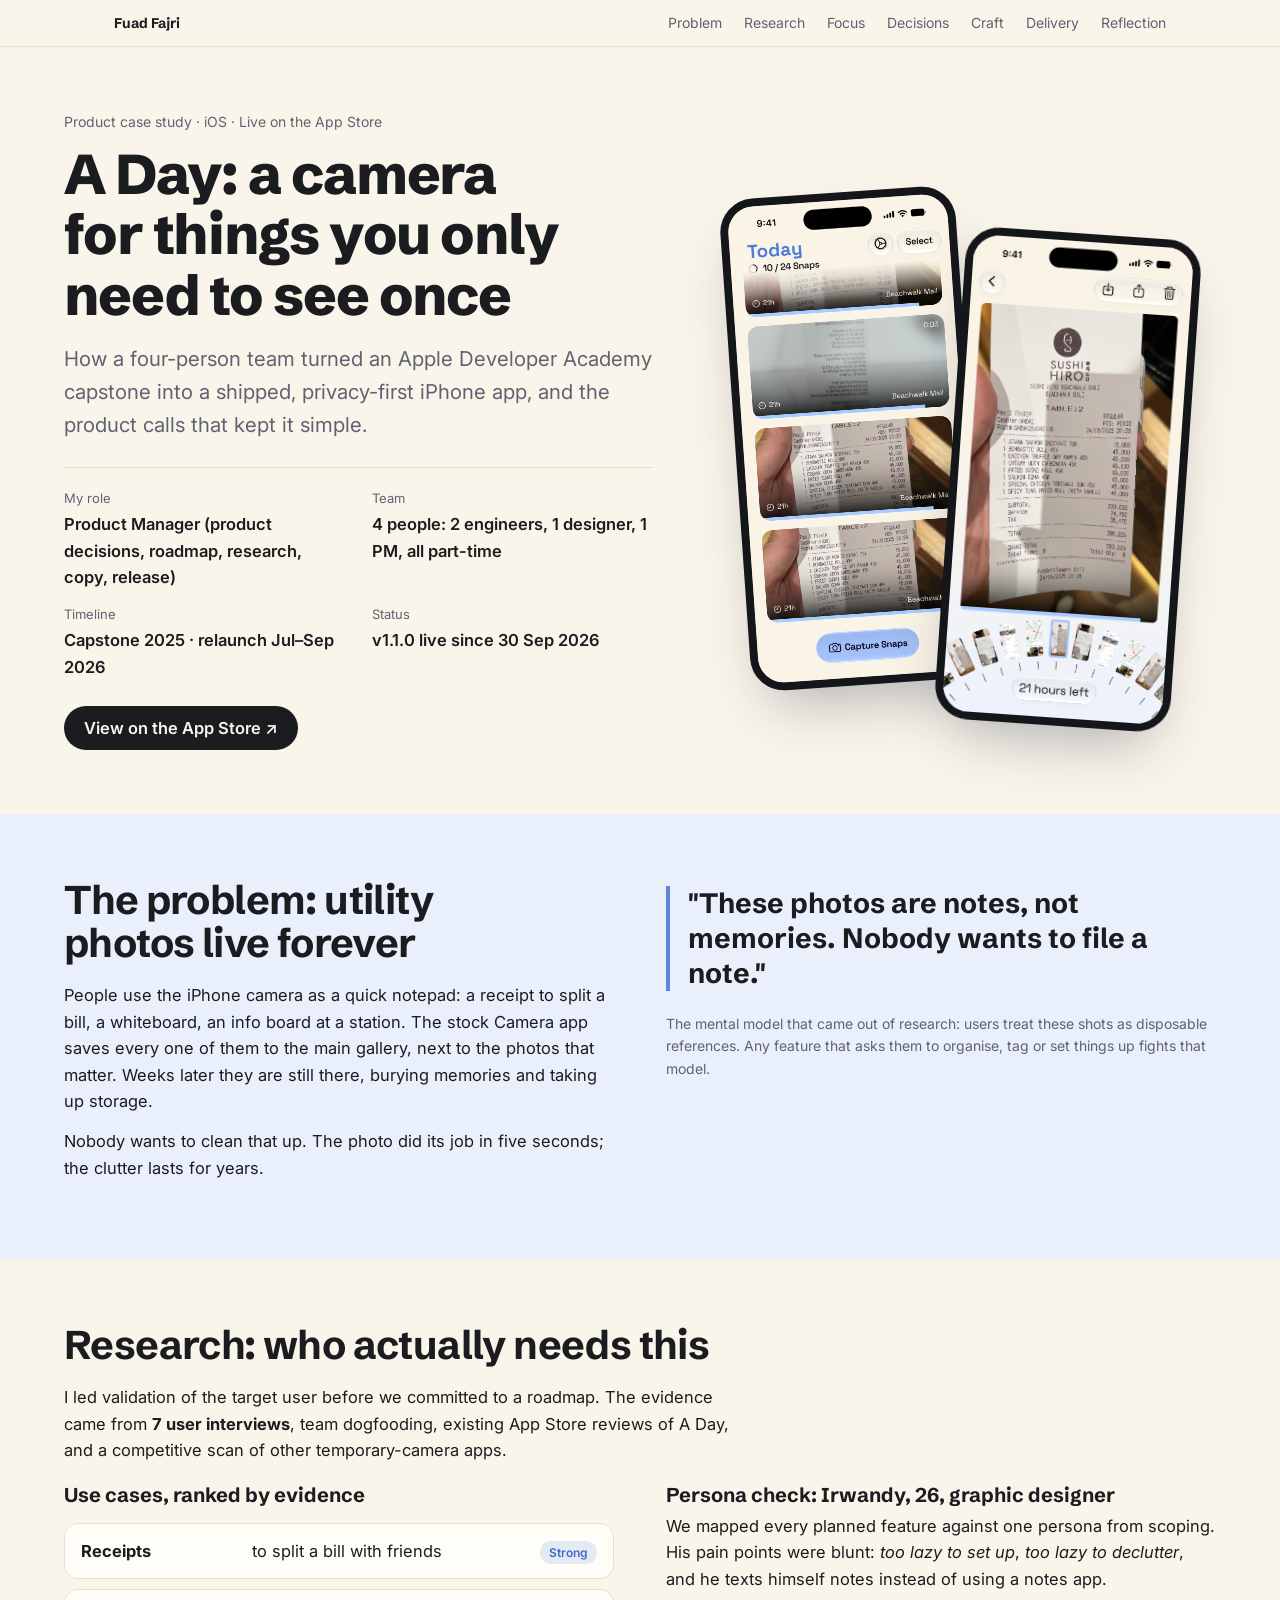
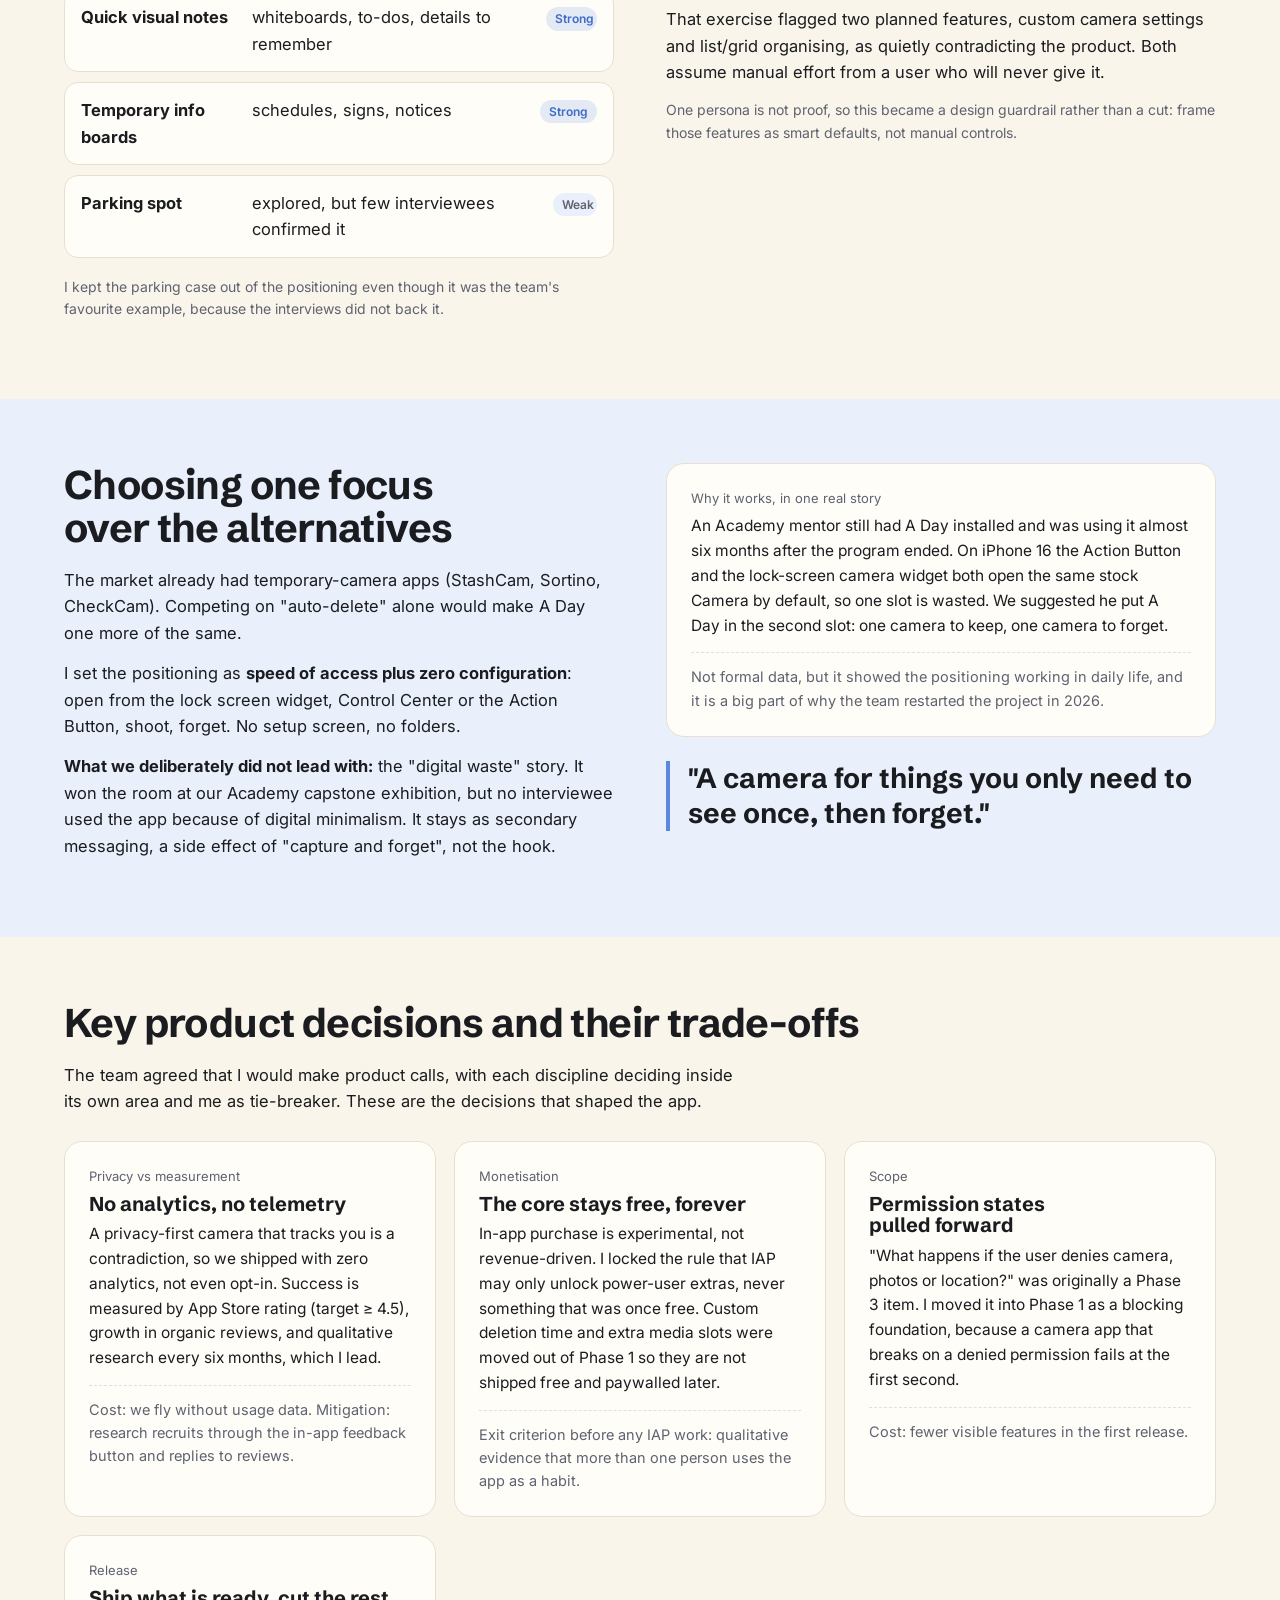
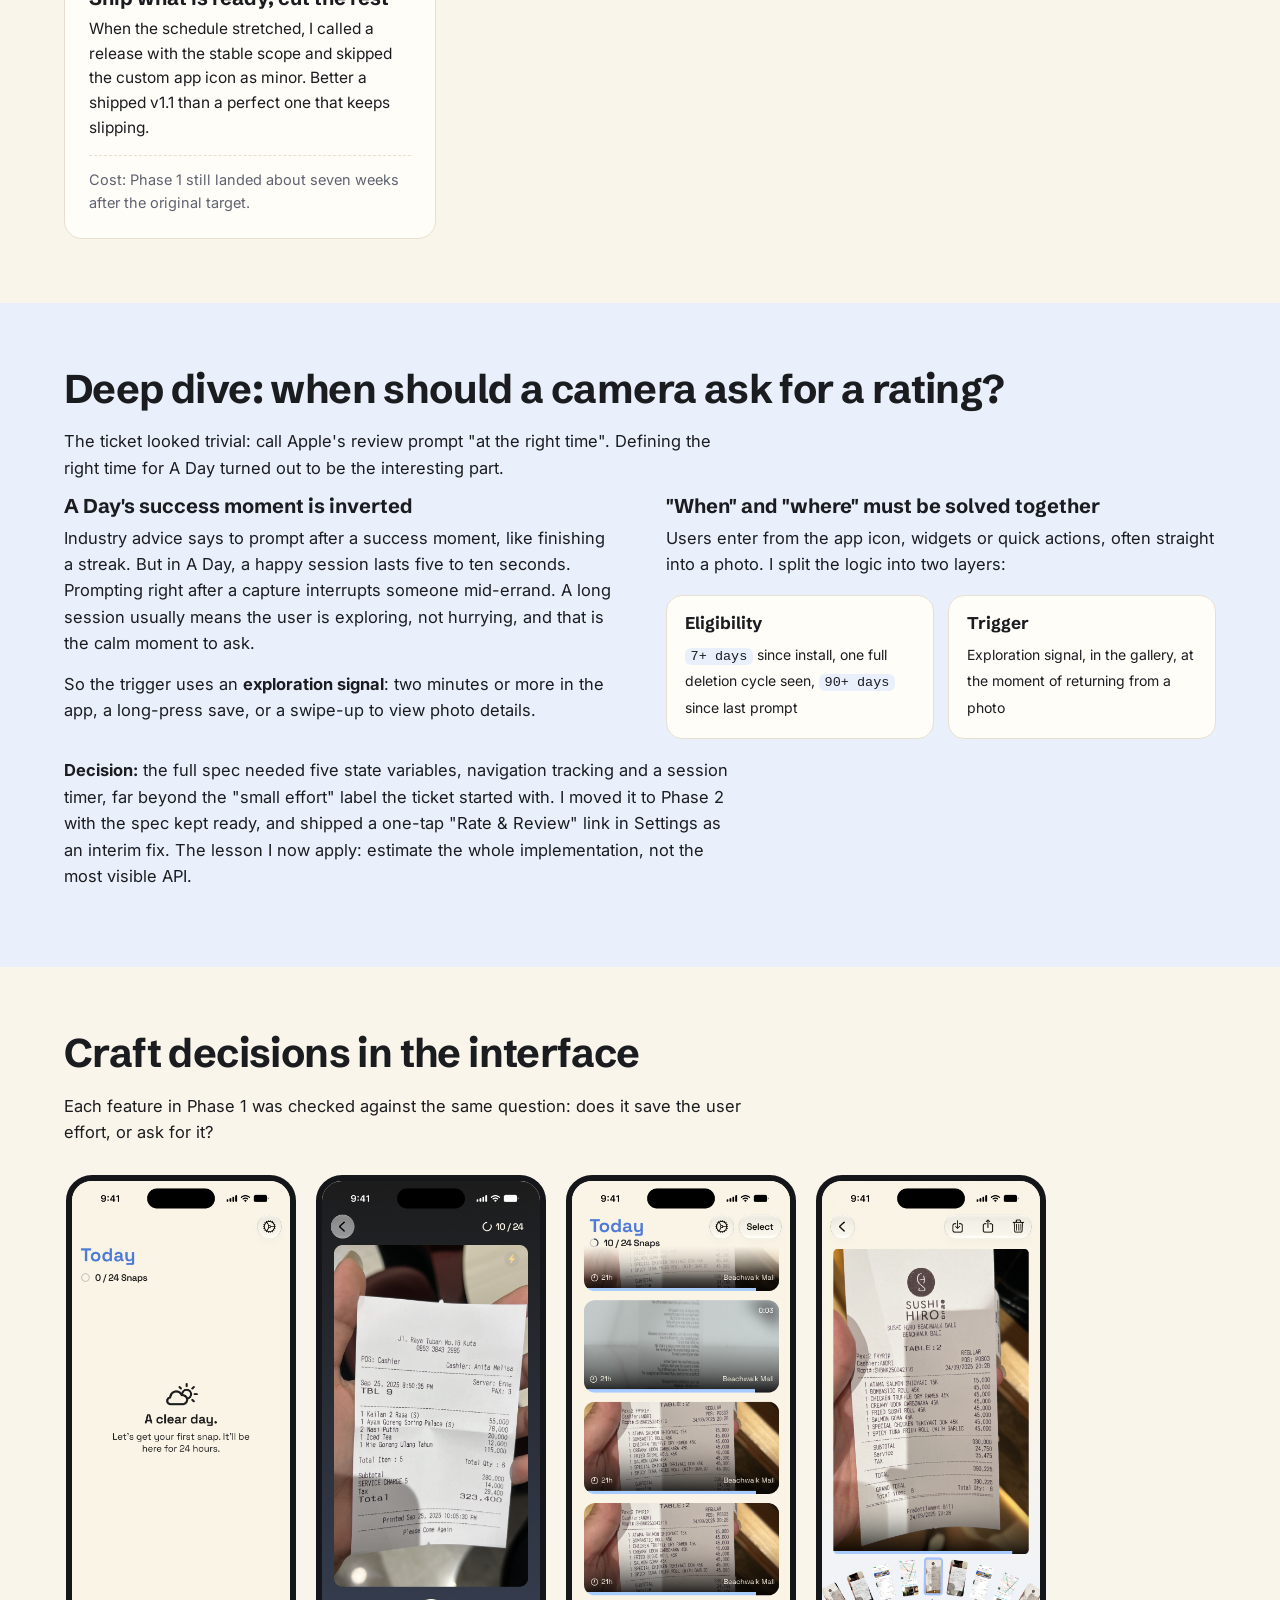
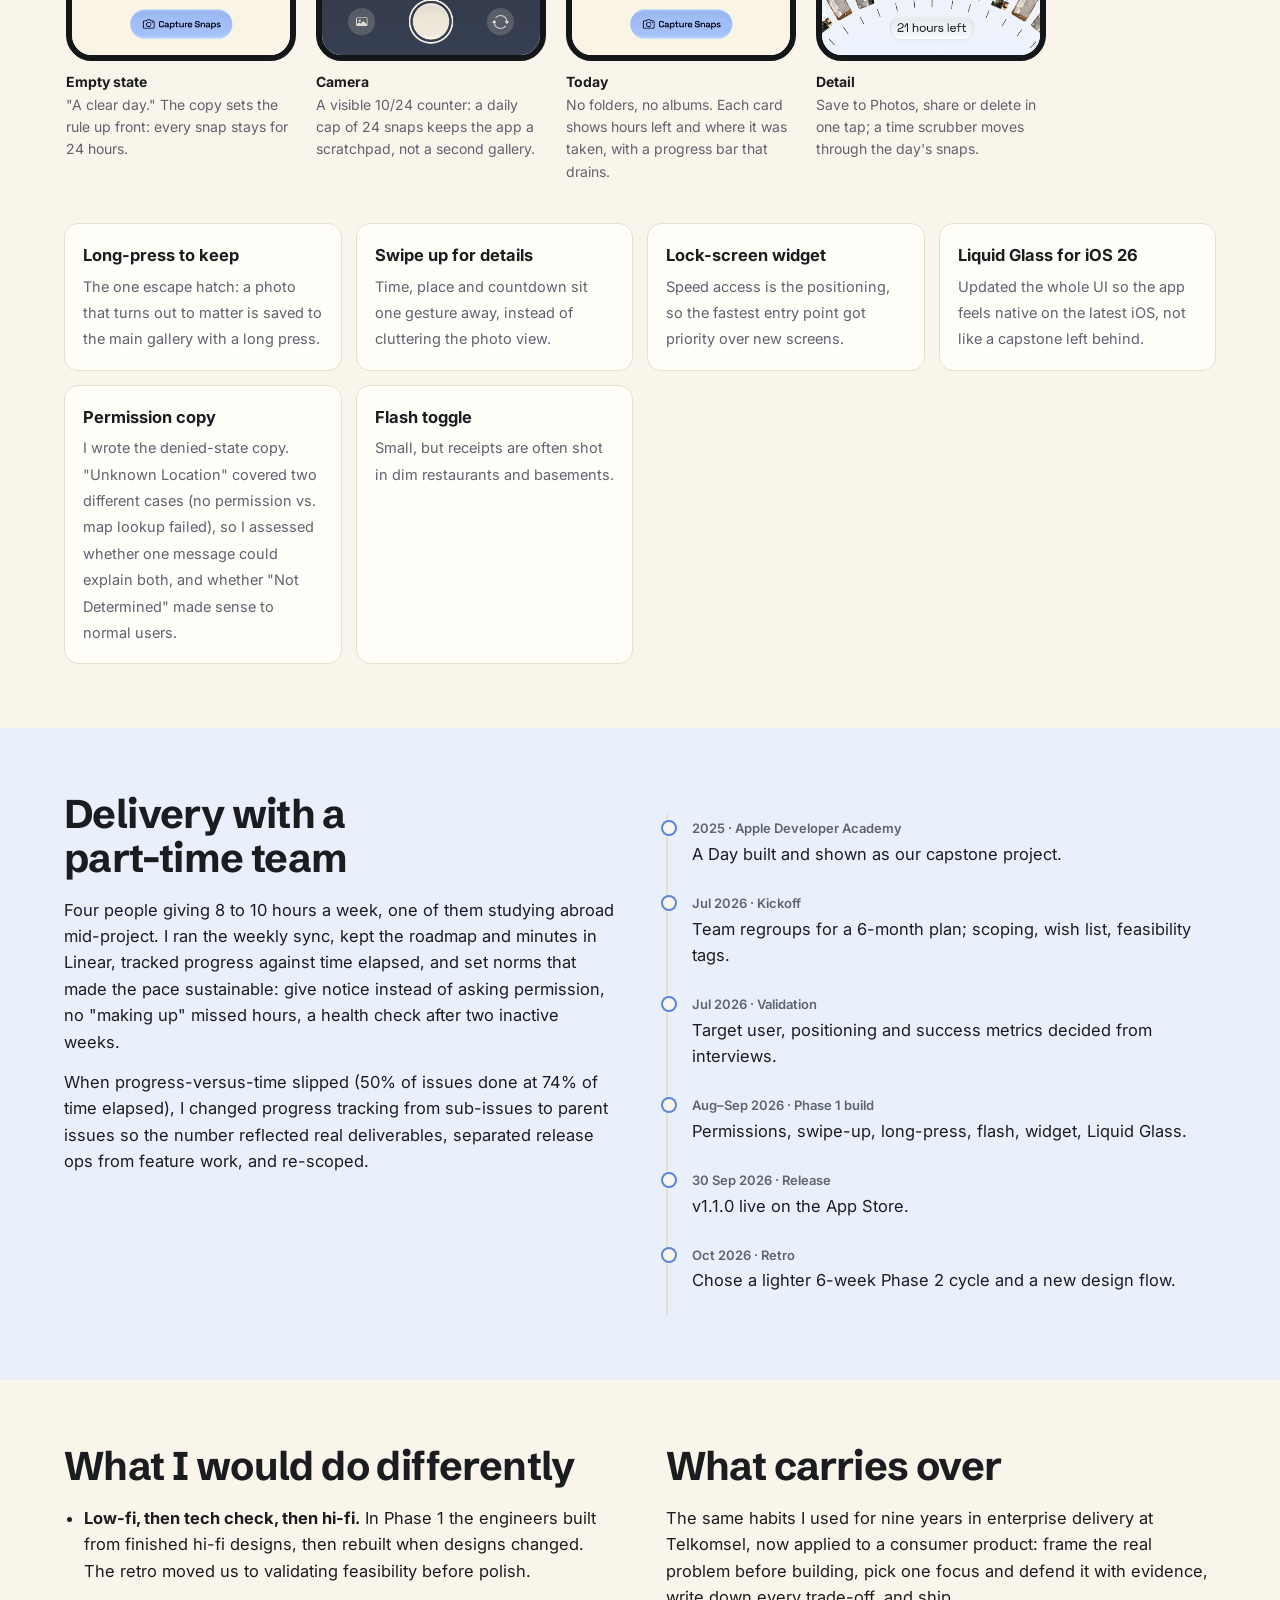
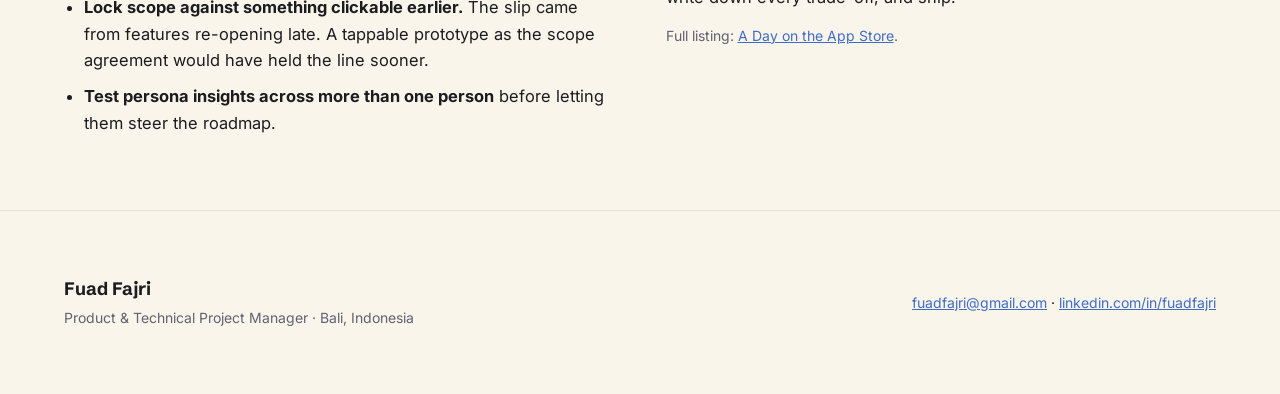
==== a-day/index.html @ 5060a95a "Add A Day product case study Co-Authored-By: Claude Opus 5.5 <noreply@anthropic.com> Claude-Session:" ====
<!DOCTYPE html>
<html lang="en">
<head>
<meta charset="utf-8">
<meta name="viewport" content="width=device-width, initial-scale=1">
<title>A Day — Case Study</title>
<link rel="preconnect" href="https://fonts.googleapis.com">
<link href="https://fonts.googleapis.com/css2?family=Schibsted+Grotesk:wght@500;700;800&family=Inter:wght@400;500;600&display=swap" rel="stylesheet">
<style>
/* VOICE: calm product case study, honest about trade-offs, PM voice first, craft second.
   IDEA: a photo that expires — the page behaves like a camera roll where things fade on schedule.
   PICTURE: an iPhone with a receipt shot and a countdown ring, older shots fading behind it.
   COLOUR and TYPE: the app's own cream ground, its "Today" blue and periwinkle button; Schibsted Grotesk + Inter.
   LAYOUT: hero composition, then narrative bands with decision cards and a timeline. */
:root{color-scheme:light dark;
  --bg:light-dark(#faf5ea,#101216);--ink:light-dark(#1b1c20,#eceef2);--mute:light-dark(#5f6270,#9ea3b0);
  --line:light-dark(#e8e0cf,#272a33);--zone:light-dark(#eaf0fb,#161b25);--acc:#5b87dc;--acc2:light-dark(#3e6cc8,#8fb0f0);
  --card:light-dark(#fffdf8,#171a20);--phone:light-dark(#15161a,#2a2d35)}
:root[data-theme=light]{color-scheme:light}:root[data-theme=dark]{color-scheme:dark}
*{box-sizing:border-box;min-width:0}
body{margin:0;background:var(--bg);color:var(--ink);font:16.5px/1.6 Inter,system-ui,sans-serif;overflow-x:clip}
h1,h2,h3{font-family:"Schibsted Grotesk",Inter,sans-serif;line-height:1.08;text-wrap:balance;margin:0}
h1{font-size:clamp(36px,5.4vw,56px);font-weight:800;letter-spacing:-.02em}
h2{font-size:clamp(28px,3.4vw,40px);font-weight:700;letter-spacing:-.015em;margin-bottom:18px}
h3{font-size:20px;font-weight:700;margin-bottom:8px}
p{margin:0 0 14px;max-width:68ch}
a{color:var(--acc2)}
.band{padding:clamp(36px,5vw,80px) max(5vw,16px)}
.wrap{max-width:1180px;margin:0 auto}
.zone{background:var(--zone)}
.mute{color:var(--mute)}
.small{font-size:14px}
nav{position:sticky;top:0;z-index:5;background:color-mix(in srgb,var(--bg) 88%,transparent);backdrop-filter:blur(10px);border-bottom:1px solid var(--line)}
nav .wrap{display:flex;gap:22px;align-items:center;padding:12px max(5vw,16px);overflow-x:auto;white-space:nowrap;font-size:14px}
nav a{color:var(--mute);text-decoration:none;flex:none}nav a:hover{color:var(--ink)}
nav b{font-family:"Schibsted Grotesk";color:var(--ink);margin-right:auto;flex:none}
@media(max-width:900px){nav{position:static}}
html{scroll-padding-top:72px;scroll-behavior:smooth}
.hero{display:grid;grid-template-columns:minmax(0,1.15fr) minmax(0,1fr);gap:clamp(24px,4vw,64px);align-items:center}
.lede{font-size:clamp(18px,1.6vw,21px);color:var(--mute);margin:18px 0 26px}
.facts{display:grid;grid-template-columns:repeat(2,minmax(0,1fr));gap:14px 28px;border-top:1px solid var(--line);padding-top:20px;margin-bottom:26px}
.facts dt{font-size:13px;color:var(--mute)}.facts dd{margin:2px 0 0;font-weight:600}
.btn{display:inline-flex;align-items:center;gap:8px;min-height:44px;padding:0 20px;border-radius:999px;background:var(--ink);color:var(--bg);font-weight:600;text-decoration:none}
.btn:focus-visible,a:focus-visible{outline:3px solid var(--acc);outline-offset:3px}
.fig{position:relative;min-height:440px}
.fig svg{position:absolute;inset:0;width:100%;height:100%}
.phones{min-height:520px}
.ph{position:absolute;width:min(46%,250px);height:auto;border-radius:34px;border:8px solid var(--phone);box-shadow:0 30px 60px -20px rgba(30,40,70,.35);background:var(--phone)}
.ph.a{left:6%;top:4%;transform:rotate(-4deg)}
.ph.b{right:6%;top:12%;transform:rotate(4deg);animation:rise 1s ease-out both}
@keyframes rise{from{opacity:0;translate:0 24px}to{opacity:1;translate:0 0}}
@media(prefers-reduced-motion:reduce){.ph.b{animation:none}html{scroll-behavior:auto}}
.strip{display:flex;gap:20px;overflow-x:auto;scroll-snap-type:x mandatory;padding:8px 2px 18px;margin-top:22px}
.strip figure{flex:0 0 min(70%,230px);margin:0;scroll-snap-align:start}
.strip img{width:100%;height:auto;border-radius:26px;border:6px solid var(--phone);background:var(--phone);display:block}
.strip figcaption{font-size:14px;color:var(--mute);margin-top:10px}
.strip figcaption b{display:block;color:var(--ink)}
.two{display:grid;grid-template-columns:minmax(0,1fr) minmax(0,1fr);gap:clamp(24px,4vw,56px)}
.quote{font-family:"Schibsted Grotesk";font-size:clamp(22px,2.4vw,28px);font-weight:700;line-height:1.25;border-left:4px solid var(--acc);padding-left:18px;margin:8px 0 22px;max-width:30ch}
.uses{display:grid;gap:10px;margin:18px 0}
.use{display:flex;gap:14px;align-items:baseline;padding:14px 16px;background:var(--card);border:1px solid var(--line);border-radius:14px}
.use b{flex:none;width:9.5em}
.tag{font-size:12px;font-weight:600;padding:2px 9px;border-radius:99px;background:var(--zone);color:var(--mute);white-space:nowrap;margin-left:auto}
.tag.s{background:color-mix(in srgb,var(--acc) 16%,transparent);color:var(--acc2)}
.cards{display:grid;grid-template-columns:repeat(auto-fit,minmax(min(100%,320px),1fr));gap:18px;margin-top:26px}
.card{background:var(--card);border:1px solid var(--line);border-radius:18px;padding:24px}
.card .k{font-size:13px;color:var(--mute);margin-bottom:6px}
.card p{font-size:15.5px}
.card .why{font-size:14.5px;color:var(--mute);border-top:1px dashed var(--line);padding-top:12px;margin:12px 0 0}
table{width:100%;border-collapse:collapse;font-size:15px;margin:18px 0}
th,td{text-align:left;padding:12px 10px;border-bottom:1px solid var(--line);vertical-align:top}
th{font-size:13px;color:var(--mute);font-weight:600}
td:first-child{font-weight:600;white-space:nowrap}
.layers{display:grid;grid-template-columns:minmax(0,1fr) minmax(0,1fr);gap:14px;margin:18px 0}
.layer{border-radius:16px;padding:18px;border:1px solid var(--line);background:var(--card)}
.layer h3{font-size:17px}
.layer code{font-size:13.5px;background:var(--zone);padding:1px 6px;border-radius:6px}
.tl{list-style:none;padding:0;margin:22px 0 0;border-left:2px solid var(--line)}
.tl li{position:relative;padding:0 0 22px 24px}
.tl li::before{content:"";position:absolute;left:-7px;top:6px;width:12px;height:12px;border-radius:50%;background:var(--bg);border:2px solid var(--acc)}
.tl .d{font-size:13px;color:var(--mute);font-weight:600}
.craft{display:grid;grid-template-columns:repeat(auto-fit,minmax(min(100%,250px),1fr));gap:14px;margin-top:22px}
.craft div{padding:18px;border-radius:14px;background:var(--card);border:1px solid var(--line)}
.craft b{display:block;margin-bottom:4px}
.craft span{font-size:14.5px;color:var(--mute)}
ul.clean{padding-left:20px;margin:0}ul.clean li{margin-bottom:10px;max-width:66ch}
footer{border-top:1px solid var(--line)}
footer .wrap{display:flex;flex-wrap:wrap;gap:12px 28px;justify-content:space-between;align-items:center}
@media(max-width:820px){.hero,.two,.layers{grid-template-columns:minmax(0,1fr)}.phones{min-height:clamp(380px,110vw,560px)}.ph{width:46%}}
@media(max-width:600px){.use{flex-wrap:wrap}.use b{width:auto}.tag{margin-left:0}.facts{grid-template-columns:minmax(0,1fr)}
  table{font-size:13px}.stack thead{display:none}.stack tr{display:grid;padding-block:10px;border-bottom:1px solid var(--line)}.stack td{display:flow-root;border:0;padding:3px 0;padding-inline-start:7.5em;text-align:start;white-space:normal}.stack td::before{content:attr(data-l);float:inline-start;width:7em;margin-inline-start:-7.5em;color:var(--mute);font-weight:600}}
</style>
<script>new MutationObserver(()=>{for(const c of document.querySelectorAll('.stack td:not([data-l])')){let i=0,p=c;while(p=p.previousElementSibling)i+=p.colSpan;c.dataset.l=c.closest('table').rows[0].cells[i]?.textContent||''}}).observe(document,{childList:true,subtree:true})</script>
</head>
<body>

<nav><div class="wrap">
  <b>Fuad Fajri</b>
  <a href="#problem">Problem</a><a href="#research">Research</a><a href="#focus">Focus</a><a href="#decisions">Decisions</a><a href="#craft">Craft</a><a href="#delivery">Delivery</a><a href="#reflection">Reflection</a>
</div></nav>

<header class="band"><div class="wrap hero">
  <div>
    <p class="mute small" style="margin-bottom:10px">Product case study · iOS · Live on the App Store</p>
    <h1>A Day: a camera for things you only need to see once</h1>
    <p class="lede">How a four-person team turned an Apple Developer Academy capstone into a shipped, privacy-first iPhone app, and the product calls that kept it simple.</p>
    <dl class="facts">
      <div><dt>My role</dt><dd>Product Manager (product decisions, roadmap, research, copy, release)</dd></div>
      <div><dt>Team</dt><dd>4 people: 2 engineers, 1 designer, 1 PM, all part-time</dd></div>
      <div><dt>Timeline</dt><dd>Capstone 2025 · relaunch Jul–Sep 2026</dd></div>
      <div><dt>Status</dt><dd>v1.1.0 live since 30 Sep 2026</dd></div>
    </dl>
    <a class="btn" href="https://apps.apple.com/id/app/a-day-temporary-camera/id6754833335?l=id">View on the App Store ↗</a>
  </div>
  <div class="fig phones" aria-label="A Day screenshots: the Today gallery and a photo detail with hours left">
    <img class="ph a" src="shots/today.png" alt="Today gallery with 10 of 24 snaps, each showing hours left and location">
    <img class="ph b" src="shots/detail.png" alt="Photo detail with a time scrubber and 21 hours left">
  </div>
</div></header>

<section class="band zone" id="problem"><div class="wrap two">
  <div>
    <h2>The problem: utility photos live forever</h2>
    <p>People use the iPhone camera as a quick notepad: a receipt to split a bill, a whiteboard, an info board at a station. The stock Camera app saves every one of them to the main gallery, next to the photos that matter. Weeks later they are still there, burying memories and taking up storage.</p>
    <p>Nobody wants to clean that up. The photo did its job in five seconds; the clutter lasts for years.</p>
  </div>
  <div>
    <p class="quote">"These photos are notes, not memories. Nobody wants to file a note."</p>
    <p class="mute small">The mental model that came out of research: users treat these shots as disposable references. Any feature that asks them to organise, tag or set things up fights that model.</p>
  </div>
</div></section>

<section class="band" id="research"><div class="wrap">
  <h2>Research: who actually needs this</h2>
  <p>I led validation of the target user before we committed to a roadmap. The evidence came from <b>7 user interviews</b>, team dogfooding, existing App Store reviews of A Day, and a competitive scan of other temporary-camera apps.</p>
  <div class="two" style="margin-top:20px">
    <div>
      <h3>Use cases, ranked by evidence</h3>
      <div class="uses">
        <div class="use"><b>Receipts</b><span>to split a bill with friends</span><span class="tag s">Strong</span></div>
        <div class="use"><b>Quick visual notes</b><span>whiteboards, to-dos, details to remember</span><span class="tag s">Strong</span></div>
        <div class="use"><b>Temporary info boards</b><span>schedules, signs, notices</span><span class="tag s">Strong</span></div>
        <div class="use"><b>Parking spot</b><span>explored, but few interviewees confirmed it</span><span class="tag">Weak</span></div>
      </div>
      <p class="small mute">I kept the parking case out of the positioning even though it was the team's favourite example, because the interviews did not back it.</p>
    </div>
    <div>
      <h3>Persona check: Irwandy, 26, graphic designer</h3>
      <p>We mapped every planned feature against one persona from scoping. His pain points were blunt: <i>too lazy to set up</i>, <i>too lazy to declutter</i>, and he texts himself notes instead of using a notes app.</p>
      <p>That exercise flagged two planned features, custom camera settings and list/grid organising, as quietly contradicting the product. Both assume manual effort from a user who will never give it.</p>
      <p class="small mute">One persona is not proof, so this became a design guardrail rather than a cut: frame those features as smart defaults, not manual controls.</p>
    </div>
  </div>
</div></section>

<section class="band zone" id="focus"><div class="wrap two">
  <div>
    <h2>Choosing one focus over the alternatives</h2>
    <p>The market already had temporary-camera apps (StashCam, Sortino, CheckCam). Competing on "auto-delete" alone would make A Day one more of the same.</p>
    <p>I set the positioning as <b>speed of access plus zero configuration</b>: open from the lock screen widget, Control Center or the Action Button, shoot, forget. No setup screen, no folders.</p>
    <p><b>What we deliberately did not lead with:</b> the "digital waste" story. It won the room at our Academy capstone exhibition, but no interviewee used the app because of digital minimalism. It stays as secondary messaging, a side effect of "capture and forget", not the hook.</p>
  </div>
  <div>
    <div class="card">
      <div class="k">Why it works, in one real story</div>
      <p>An Academy mentor still had A Day installed and was using it almost six months after the program ended. On iPhone 16 the Action Button and the lock-screen camera widget both open the same stock Camera by default, so one slot is wasted. We suggested he put A Day in the second slot: one camera to keep, one camera to forget.</p>
      <p class="why">Not formal data, but it showed the positioning working in daily life, and it is a big part of why the team restarted the project in 2026.</p>
    </div>
    <p class="quote" style="margin-top:24px">"A camera for things you only need to see once, then forget."</p>
  </div>
</div></section>

<section class="band" id="decisions"><div class="wrap">
  <h2>Key product decisions and their trade-offs</h2>
  <p>The team agreed that I would make product calls, with each discipline deciding inside its own area and me as tie-breaker. These are the decisions that shaped the app.</p>
  <div class="cards">
    <div class="card"><div class="k">Privacy vs measurement</div><h3>No analytics, no telemetry</h3>
      <p>A privacy-first camera that tracks you is a contradiction, so we shipped with zero analytics, not even opt-in. Success is measured by App Store rating (target ≥ 4.5), growth in organic reviews, and qualitative research every six months, which I lead.</p>
      <p class="why">Cost: we fly without usage data. Mitigation: research recruits through the in-app feedback button and replies to reviews.</p></div>
    <div class="card"><div class="k">Monetisation</div><h3>The core stays free, forever</h3>
      <p>In-app purchase is experimental, not revenue-driven. I locked the rule that IAP may only unlock power-user extras, never something that was once free. Custom deletion time and extra media slots were moved out of Phase 1 so they are not shipped free and paywalled later.</p>
      <p class="why">Exit criterion before any IAP work: qualitative evidence that more than one person uses the app as a habit.</p></div>
    <div class="card"><div class="k">Scope</div><h3>Permission states pulled forward</h3>
      <p>"What happens if the user denies camera, photos or location?" was originally a Phase 3 item. I moved it into Phase 1 as a blocking foundation, because a camera app that breaks on a denied permission fails at the first second.</p>
      <p class="why">Cost: fewer visible features in the first release.</p></div>
    <div class="card"><div class="k">Release</div><h3>Ship what is ready, cut the rest</h3>
      <p>When the schedule stretched, I called a release with the stable scope and skipped the custom app icon as minor. Better a shipped v1.1 than a perfect one that keeps slipping.</p>
      <p class="why">Cost: Phase 1 still landed about seven weeks after the original target.</p></div>
  </div>
</div></section>

<section class="band zone"><div class="wrap">
  <h2>Deep dive: when should a camera ask for a rating?</h2>
  <p>The ticket looked trivial: call Apple's review prompt "at the right time". Defining the right time for A Day turned out to be the interesting part.</p>
  <div class="two" style="margin-top:8px">
    <div>
      <h3>A Day's success moment is inverted</h3>
      <p>Industry advice says to prompt after a success moment, like finishing a streak. But in A Day, a happy session lasts five to ten seconds. Prompting right after a capture interrupts someone mid-errand. A long session usually means the user is exploring, not hurrying, and that is the calm moment to ask.</p>
      <p>So the trigger uses an <b>exploration signal</b>: two minutes or more in the app, a long-press save, or a swipe-up to view photo details.</p>
    </div>
    <div>
      <h3>"When" and "where" must be solved together</h3>
      <p>Users enter from the app icon, widgets or quick actions, often straight into a photo. I split the logic into two layers:</p>
      <div class="layers">
        <div class="layer"><h3>Eligibility</h3><span class="small"><code>7+ days</code> since install, one full deletion cycle seen, <code>90+ days</code> since last prompt</span></div>
        <div class="layer"><h3>Trigger</h3><span class="small">Exploration signal, in the gallery, at the moment of returning from a photo</span></div>
      </div>
    </div>
  </div>
  <p><b>Decision:</b> the full spec needed five state variables, navigation tracking and a session timer, far beyond the "small effort" label the ticket started with. I moved it to Phase 2 with the spec kept ready, and shipped a one-tap "Rate &amp; Review" link in Settings as an interim fix. The lesson I now apply: estimate the whole implementation, not the most visible API.</p>
</div></section>

<section class="band" id="craft"><div class="wrap">
  <h2>Craft decisions in the interface</h2>
  <p>Each feature in Phase 1 was checked against the same question: does it save the user effort, or ask for it?</p>
  <div class="strip" tabindex="0" aria-label="App screenshots, scroll sideways">
    <figure><img src="shots/empty.png" alt="Empty state: A clear day"><figcaption><b>Empty state</b>"A clear day." The copy sets the rule up front: every snap stays for 24 hours.</figcaption></figure>
    <figure><img src="shots/camera.png" alt="Camera view with 10 of 24 counter and flash"><figcaption><b>Camera</b>A visible 10/24 counter: a daily cap of 24 snaps keeps the app a scratchpad, not a second gallery.</figcaption></figure>
    <figure><img src="shots/today.png" alt="Today gallery"><figcaption><b>Today</b>No folders, no albums. Each card shows hours left and where it was taken, with a progress bar that drains.</figcaption></figure>
    <figure><img src="shots/detail.png" alt="Photo detail with time scrubber"><figcaption><b>Detail</b>Save to Photos, share or delete in one tap; a time scrubber moves through the day's snaps.</figcaption></figure>
  </div>
  <div class="craft">
    <div><b>Long-press to keep</b><span>The one escape hatch: a photo that turns out to matter is saved to the main gallery with a long press.</span></div>
    <div><b>Swipe up for details</b><span>Time, place and countdown sit one gesture away, instead of cluttering the photo view.</span></div>
    <div><b>Lock-screen widget</b><span>Speed access is the positioning, so the fastest entry point got priority over new screens.</span></div>
    <div><b>Liquid Glass for iOS 26</b><span>Updated the whole UI so the app feels native on the latest iOS, not like a capstone left behind.</span></div>
    <div><b>Permission copy</b><span>I wrote the denied-state copy. "Unknown Location" covered two different cases (no permission vs. map lookup failed), so I assessed whether one message could explain both, and whether "Not Determined" made sense to normal users.</span></div>
    <div><b>Flash toggle</b><span>Small, but receipts are often shot in dim restaurants and basements.</span></div>
  </div>
</div></section>

<section class="band zone" id="delivery"><div class="wrap two">
  <div>
    <h2>Delivery with a part-time team</h2>
    <p>Four people giving 8 to 10 hours a week, one of them studying abroad mid-project. I ran the weekly sync, kept the roadmap and minutes in Linear, tracked progress against time elapsed, and set norms that made the pace sustainable: give notice instead of asking permission, no "making up" missed hours, a health check after two inactive weeks.</p>
    <p>When progress-versus-time slipped (50% of issues done at 74% of time elapsed), I changed progress tracking from sub-issues to parent issues so the number reflected real deliverables, separated release ops from feature work, and re-scoped.</p>
  </div>
  <ol class="tl">
    <li><span class="d">2025 · Apple Developer Academy</span><br>A Day built and shown as our capstone project.</li>
    <li><span class="d">Jul 2026 · Kickoff</span><br>Team regroups for a 6-month plan; scoping, wish list, feasibility tags.</li>
    <li><span class="d">Jul 2026 · Validation</span><br>Target user, positioning and success metrics decided from interviews.</li>
    <li><span class="d">Aug–Sep 2026 · Phase 1 build</span><br>Permissions, swipe-up, long-press, flash, widget, Liquid Glass.</li>
    <li><span class="d">30 Sep 2026 · Release</span><br>v1.1.0 live on the App Store.</li>
    <li><span class="d">Oct 2026 · Retro</span><br>Chose a lighter 6-week Phase 2 cycle and a new design flow.</li>
  </ol>
</div></section>

<section class="band" id="reflection"><div class="wrap two">
  <div>
    <h2>What I would do differently</h2>
    <ul class="clean">
      <li><b>Low-fi, then tech check, then hi-fi.</b> In Phase 1 the engineers built from finished hi-fi designs, then rebuilt when designs changed. The retro moved us to validating feasibility before polish.</li>
      <li><b>Lock scope against something clickable earlier.</b> The slip came from features re-opening late. A tappable prototype as the scope agreement would have held the line sooner.</li>
      <li><b>Test persona insights across more than one person</b> before letting them steer the roadmap.</li>
    </ul>
  </div>
  <div>
    <h2>What carries over</h2>
    <p>The same habits I used for nine years in enterprise delivery at Telkomsel, now applied to a consumer product: frame the real problem before building, pick one focus and defend it with evidence, write down every trade-off, and ship.</p>
    <p class="mute small">Full listing: <a href="https://apps.apple.com/id/app/a-day-temporary-camera/id6754833335?l=id">A Day on the App Store</a>.</p>
  </div>
</div></section>

<footer class="band"><div class="wrap">
  <div><b style="font-family:'Schibsted Grotesk';font-size:18px">Fuad Fajri</b><br><span class="mute small">Product &amp; Technical Project Manager · Bali, Indonesia</span></div>
  <div class="small"><a href="mailto:fuadfajri@gmail.com">fuadfajri@gmail.com</a> · <a href="https://linkedin.com/in/fuadfajri/">linkedin.com/in/fuadfajri</a></div>
</div></footer>

</body>
</html>
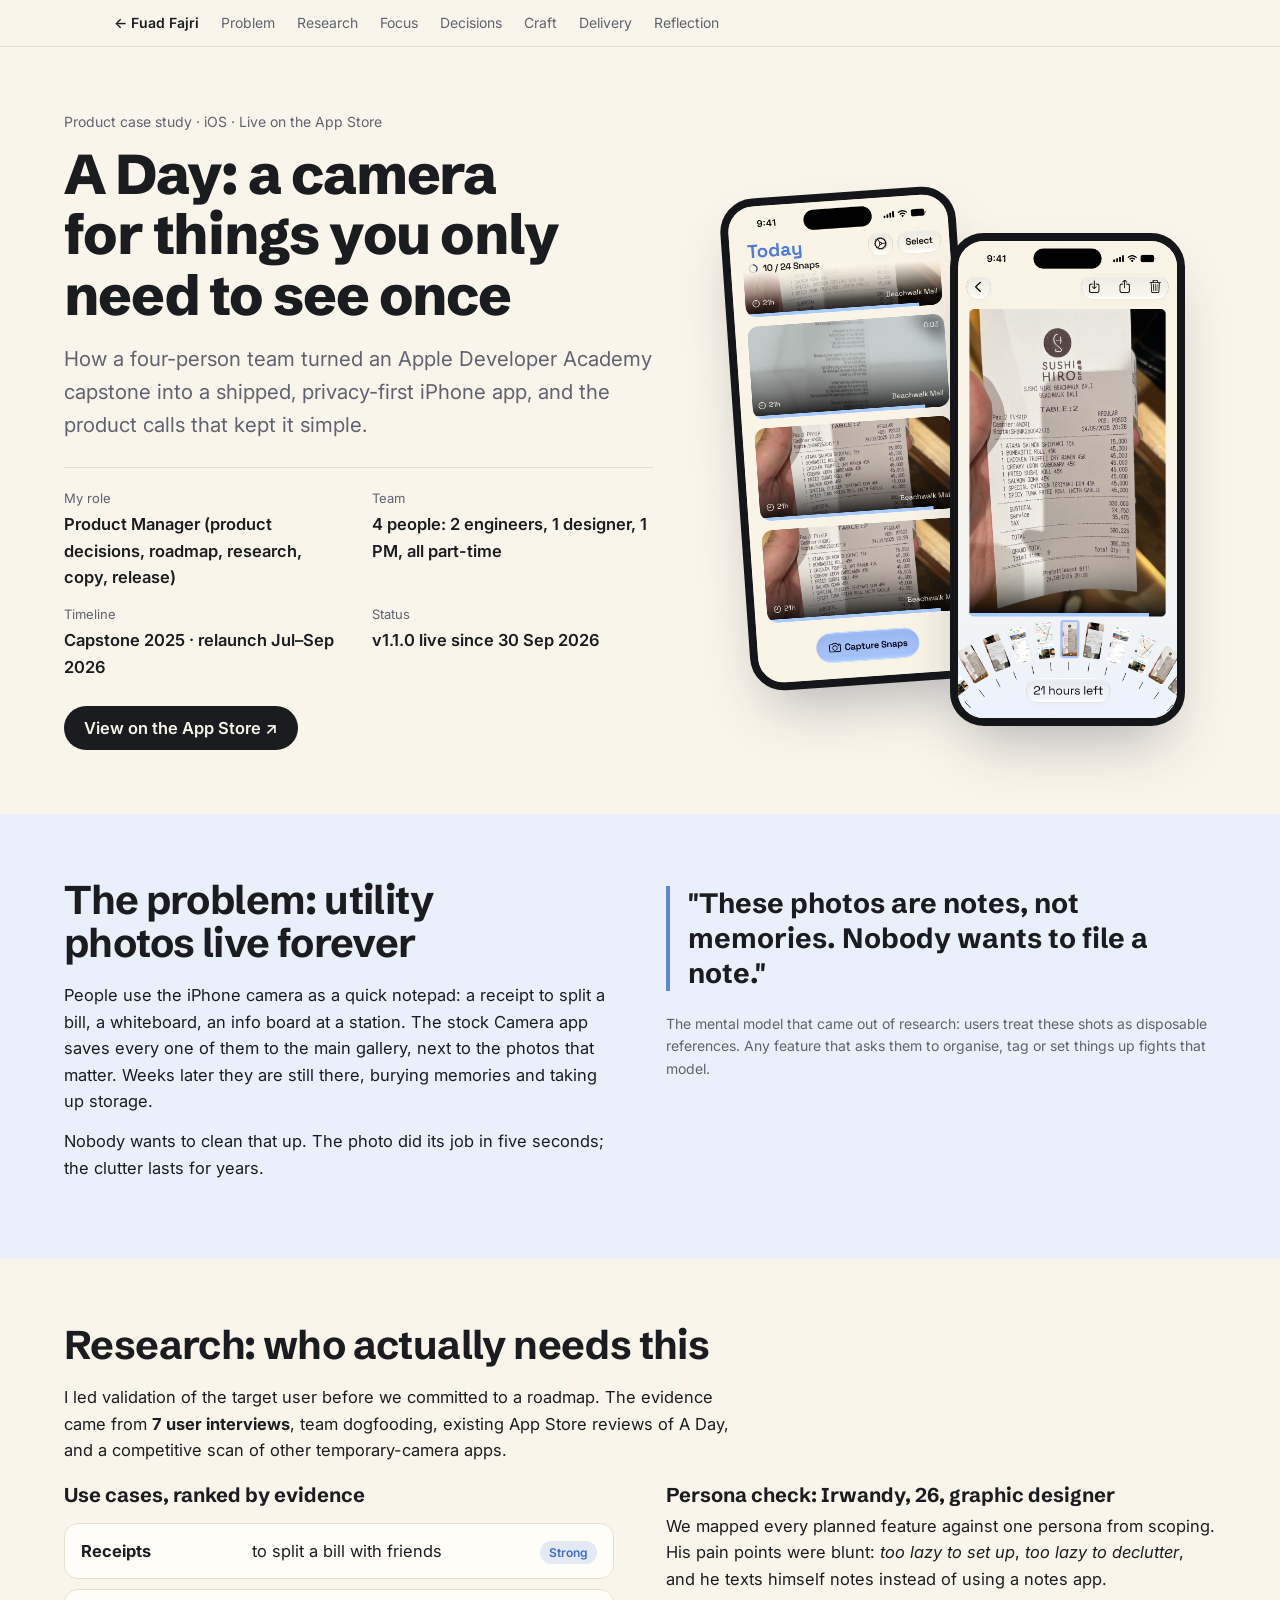
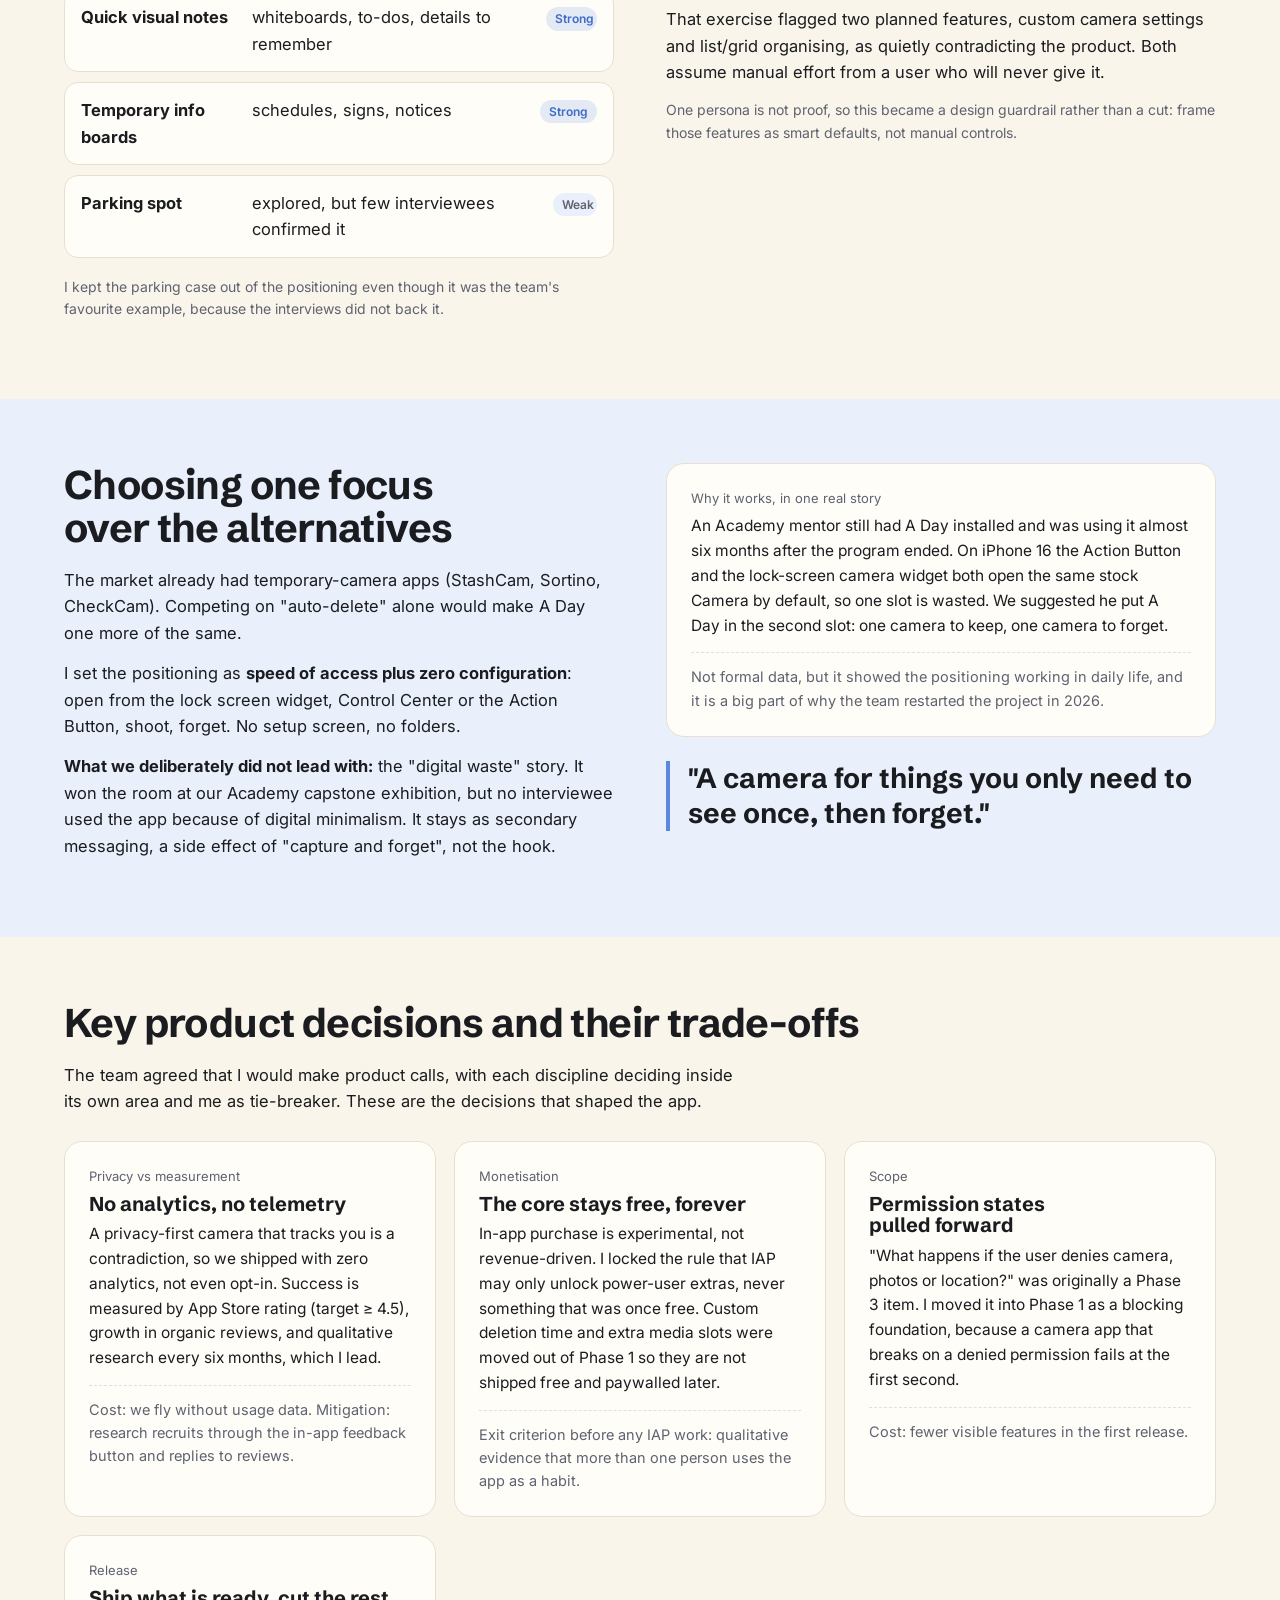
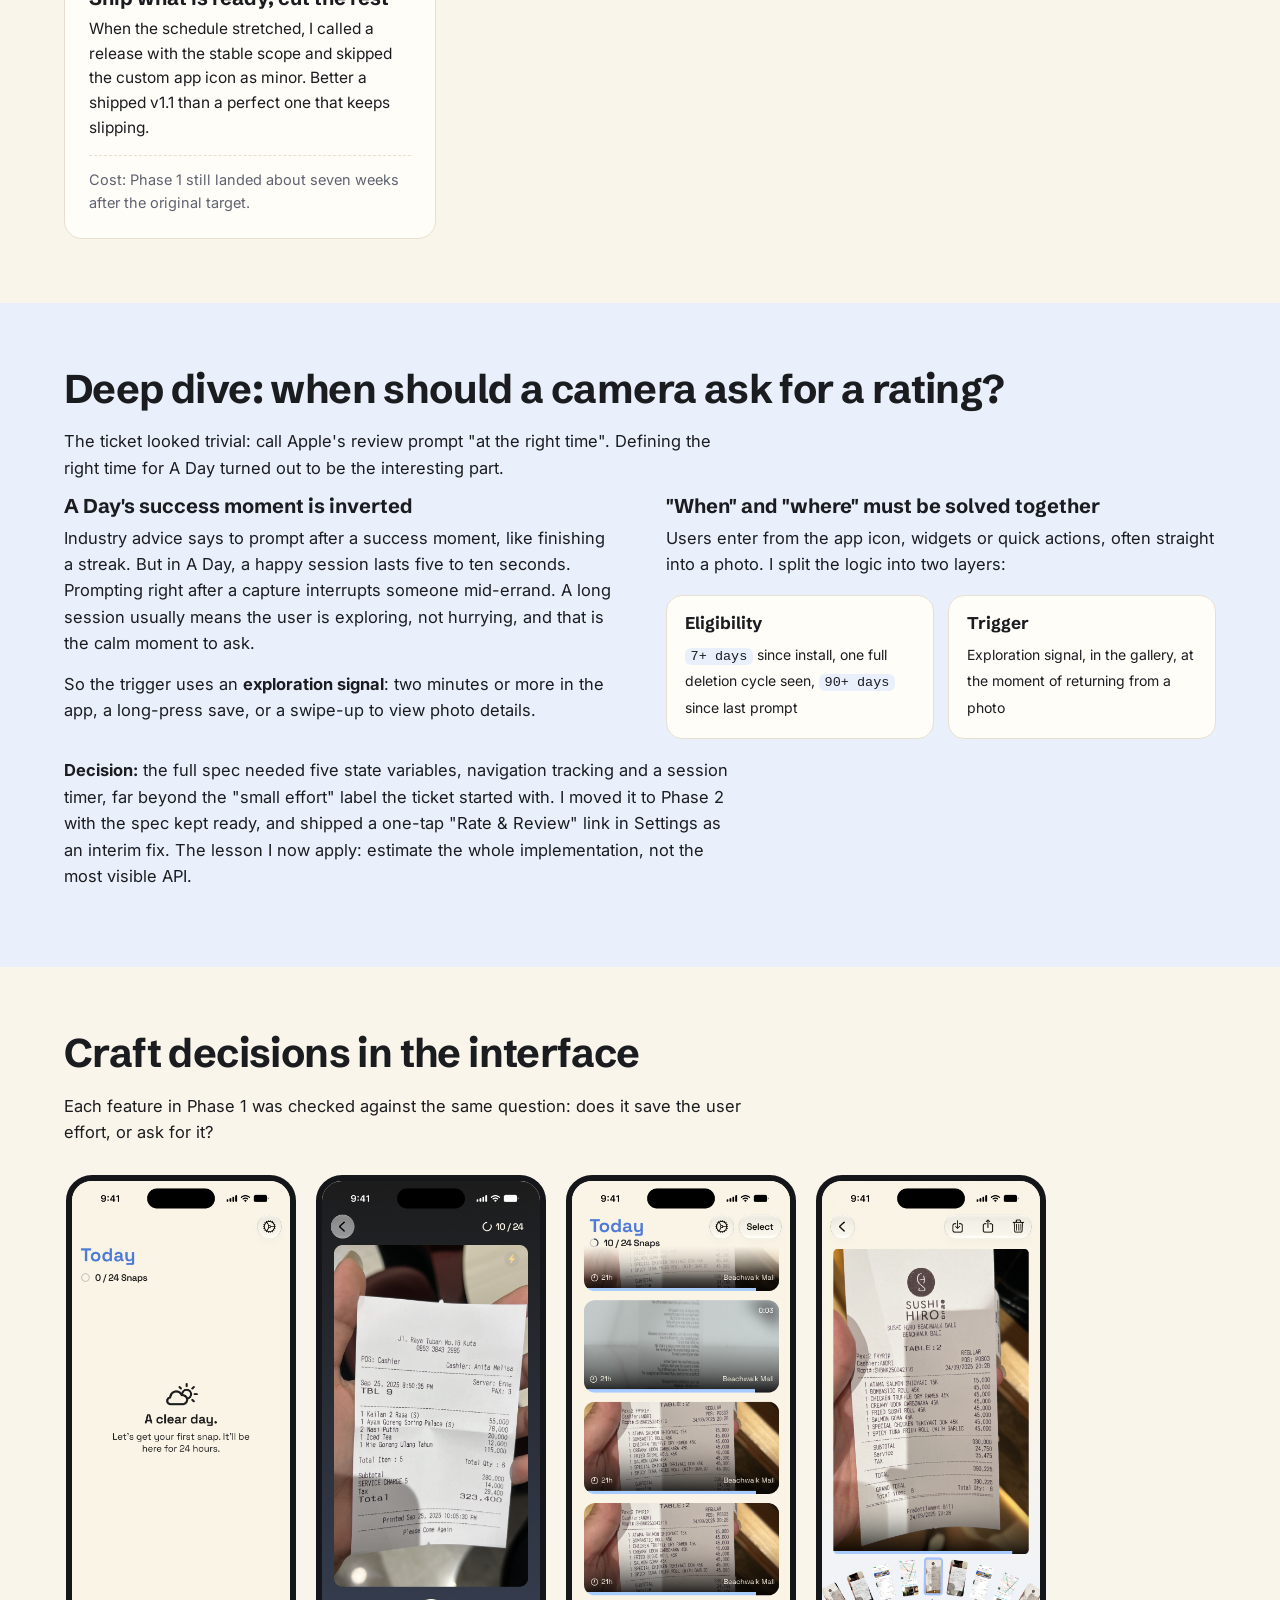
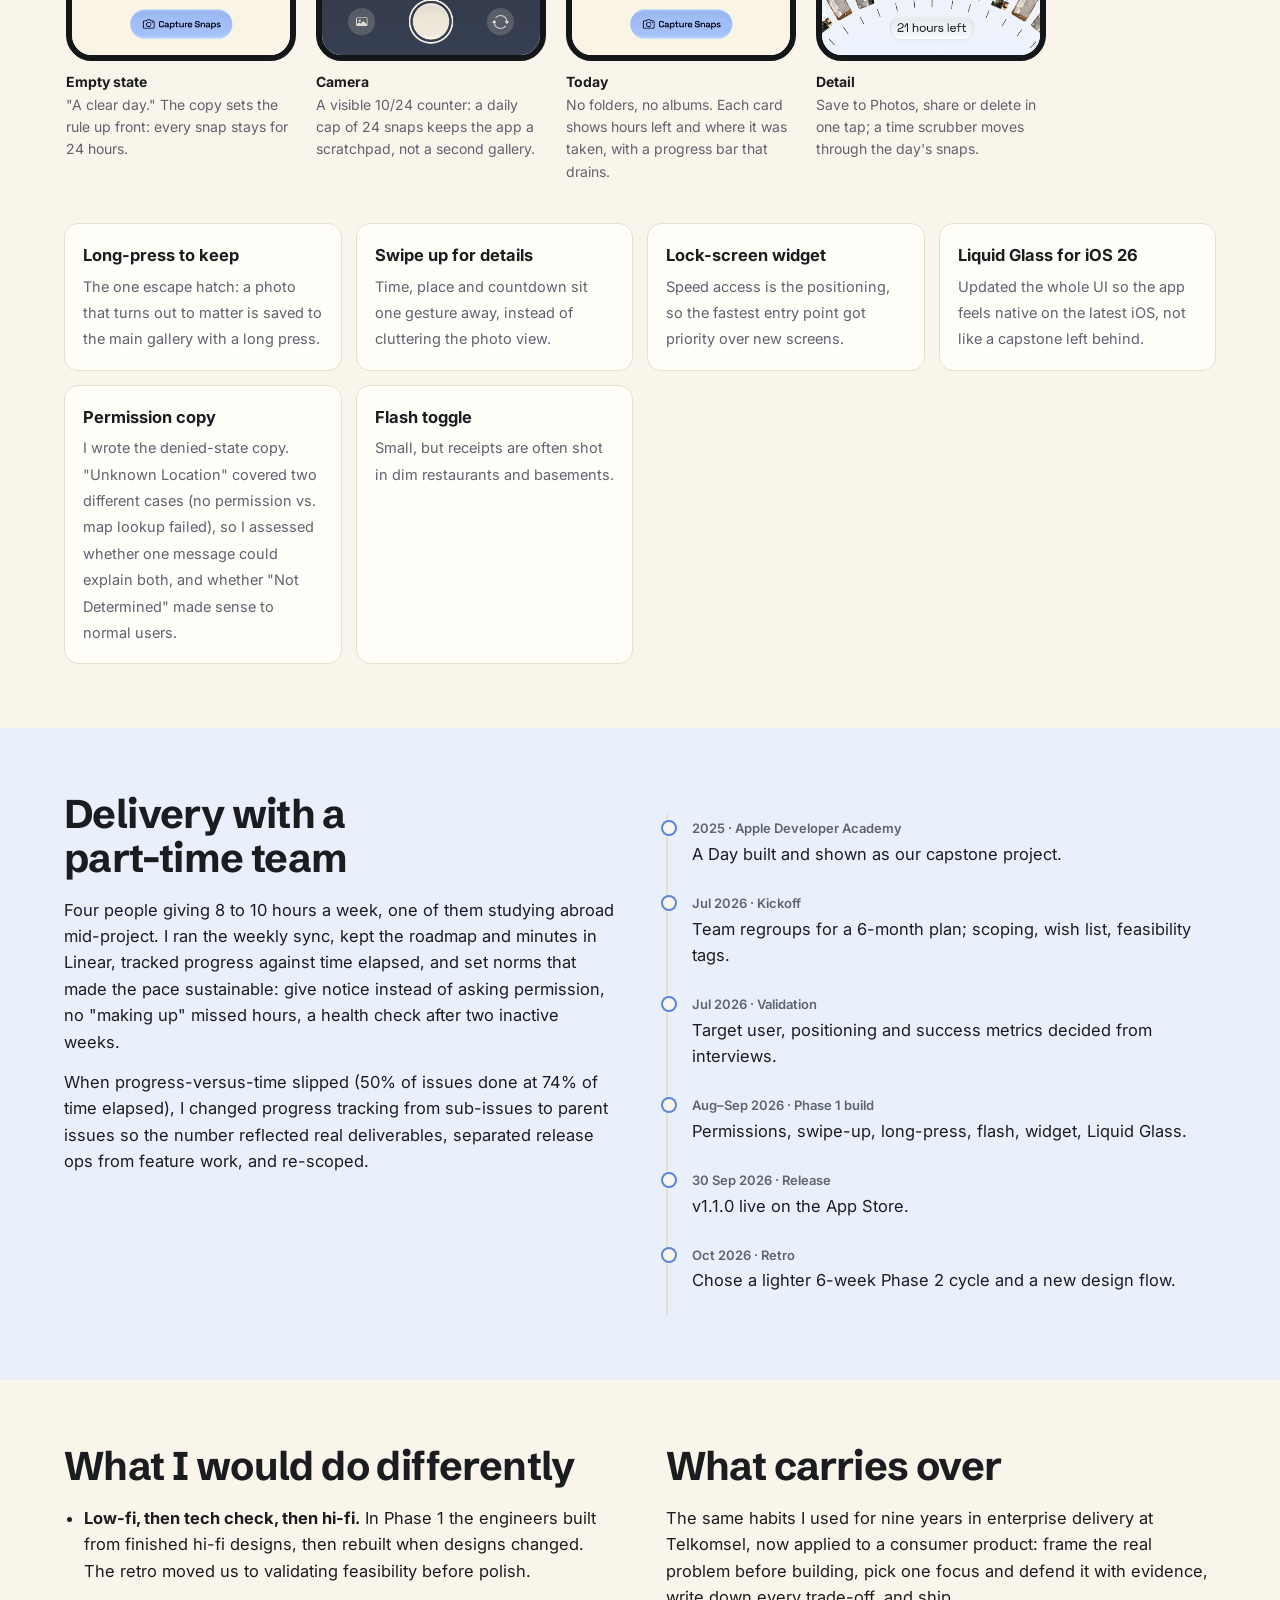
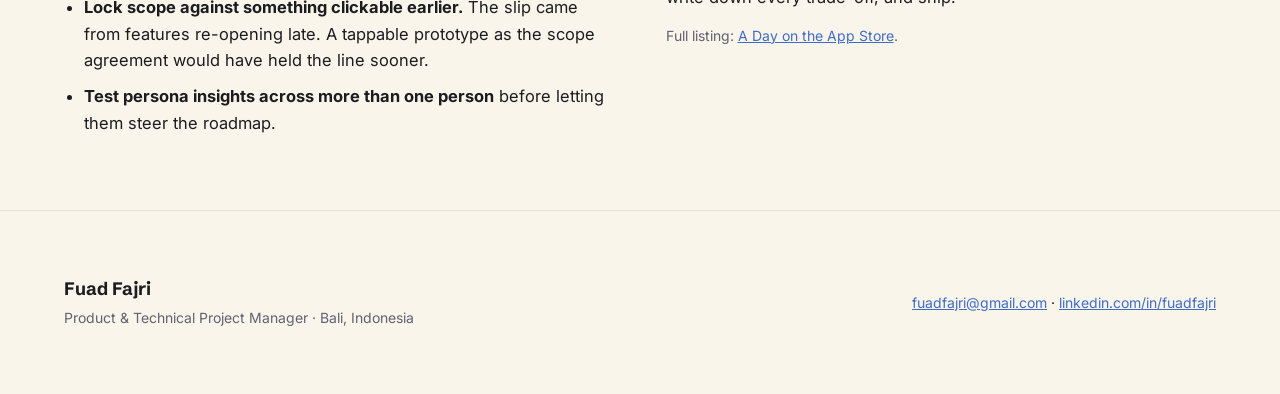
==== commit 55284f82: "Fix cross-browser CSS and add a real homepage - Replace light-dark()/color-mix()/translate with ligh" ====
--- a/a-day/index.html
+++ b/a-day/index.html
@@ -3,99 +3,21 @@
 <head>
 <meta charset="utf-8">
 <meta name="viewport" content="width=device-width, initial-scale=1">
-<title>A Day — Case Study</title>
+<title>A Day — Product Case Study by Fuad Fajri</title>
+<meta name="description" content="How a four-person team turned an Apple Developer Academy capstone into a shipped, privacy-first iPhone app — research, positioning, trade-offs and release, told from the PM seat.">
+<meta property="og:title" content="A Day — Product Case Study by Fuad Fajri">
+<meta property="og:description" content="How a four-person team turned an Apple Developer Academy capstone into a shipped, privacy-first iPhone app — research, positioning, trade-offs and release, told from the PM seat.">
+<meta property="og:image" content="https://fuadfajri.github.io/a-day/shots/today.png">
+<meta property="og:type" content="website">
 <link rel="preconnect" href="https://fonts.googleapis.com">
 <link href="https://fonts.googleapis.com/css2?family=Schibsted+Grotesk:wght@500;700;800&family=Inter:wght@400;500;600&display=swap" rel="stylesheet">
-<style>
-/* VOICE: calm product case study, honest about trade-offs, PM voice first, craft second.
-   IDEA: a photo that expires — the page behaves like a camera roll where things fade on schedule.
-   PICTURE: an iPhone with a receipt shot and a countdown ring, older shots fading behind it.
-   COLOUR and TYPE: the app's own cream ground, its "Today" blue and periwinkle button; Schibsted Grotesk + Inter.
-   LAYOUT: hero composition, then narrative bands with decision cards and a timeline. */
-:root{color-scheme:light dark;
-  --bg:light-dark(#faf5ea,#101216);--ink:light-dark(#1b1c20,#eceef2);--mute:light-dark(#5f6270,#9ea3b0);
-  --line:light-dark(#e8e0cf,#272a33);--zone:light-dark(#eaf0fb,#161b25);--acc:#5b87dc;--acc2:light-dark(#3e6cc8,#8fb0f0);
-  --card:light-dark(#fffdf8,#171a20);--phone:light-dark(#15161a,#2a2d35)}
-:root[data-theme=light]{color-scheme:light}:root[data-theme=dark]{color-scheme:dark}
-*{box-sizing:border-box;min-width:0}
-body{margin:0;background:var(--bg);color:var(--ink);font:16.5px/1.6 Inter,system-ui,sans-serif;overflow-x:clip}
-h1,h2,h3{font-family:"Schibsted Grotesk",Inter,sans-serif;line-height:1.08;text-wrap:balance;margin:0}
-h1{font-size:clamp(36px,5.4vw,56px);font-weight:800;letter-spacing:-.02em}
-h2{font-size:clamp(28px,3.4vw,40px);font-weight:700;letter-spacing:-.015em;margin-bottom:18px}
-h3{font-size:20px;font-weight:700;margin-bottom:8px}
-p{margin:0 0 14px;max-width:68ch}
-a{color:var(--acc2)}
-.band{padding:clamp(36px,5vw,80px) max(5vw,16px)}
-.wrap{max-width:1180px;margin:0 auto}
-.zone{background:var(--zone)}
-.mute{color:var(--mute)}
-.small{font-size:14px}
-nav{position:sticky;top:0;z-index:5;background:color-mix(in srgb,var(--bg) 88%,transparent);backdrop-filter:blur(10px);border-bottom:1px solid var(--line)}
-nav .wrap{display:flex;gap:22px;align-items:center;padding:12px max(5vw,16px);overflow-x:auto;white-space:nowrap;font-size:14px}
-nav a{color:var(--mute);text-decoration:none;flex:none}nav a:hover{color:var(--ink)}
-nav b{font-family:"Schibsted Grotesk";color:var(--ink);margin-right:auto;flex:none}
-@media(max-width:900px){nav{position:static}}
-html{scroll-padding-top:72px;scroll-behavior:smooth}
-.hero{display:grid;grid-template-columns:minmax(0,1.15fr) minmax(0,1fr);gap:clamp(24px,4vw,64px);align-items:center}
-.lede{font-size:clamp(18px,1.6vw,21px);color:var(--mute);margin:18px 0 26px}
-.facts{display:grid;grid-template-columns:repeat(2,minmax(0,1fr));gap:14px 28px;border-top:1px solid var(--line);padding-top:20px;margin-bottom:26px}
-.facts dt{font-size:13px;color:var(--mute)}.facts dd{margin:2px 0 0;font-weight:600}
-.btn{display:inline-flex;align-items:center;gap:8px;min-height:44px;padding:0 20px;border-radius:999px;background:var(--ink);color:var(--bg);font-weight:600;text-decoration:none}
-.btn:focus-visible,a:focus-visible{outline:3px solid var(--acc);outline-offset:3px}
-.fig{position:relative;min-height:440px}
-.fig svg{position:absolute;inset:0;width:100%;height:100%}
-.phones{min-height:520px}
-.ph{position:absolute;width:min(46%,250px);height:auto;border-radius:34px;border:8px solid var(--phone);box-shadow:0 30px 60px -20px rgba(30,40,70,.35);background:var(--phone)}
-.ph.a{left:6%;top:4%;transform:rotate(-4deg)}
-.ph.b{right:6%;top:12%;transform:rotate(4deg);animation:rise 1s ease-out both}
-@keyframes rise{from{opacity:0;translate:0 24px}to{opacity:1;translate:0 0}}
-@media(prefers-reduced-motion:reduce){.ph.b{animation:none}html{scroll-behavior:auto}}
-.strip{display:flex;gap:20px;overflow-x:auto;scroll-snap-type:x mandatory;padding:8px 2px 18px;margin-top:22px}
-.strip figure{flex:0 0 min(70%,230px);margin:0;scroll-snap-align:start}
-.strip img{width:100%;height:auto;border-radius:26px;border:6px solid var(--phone);background:var(--phone);display:block}
-.strip figcaption{font-size:14px;color:var(--mute);margin-top:10px}
-.strip figcaption b{display:block;color:var(--ink)}
-.two{display:grid;grid-template-columns:minmax(0,1fr) minmax(0,1fr);gap:clamp(24px,4vw,56px)}
-.quote{font-family:"Schibsted Grotesk";font-size:clamp(22px,2.4vw,28px);font-weight:700;line-height:1.25;border-left:4px solid var(--acc);padding-left:18px;margin:8px 0 22px;max-width:30ch}
-.uses{display:grid;gap:10px;margin:18px 0}
-.use{display:flex;gap:14px;align-items:baseline;padding:14px 16px;background:var(--card);border:1px solid var(--line);border-radius:14px}
-.use b{flex:none;width:9.5em}
-.tag{font-size:12px;font-weight:600;padding:2px 9px;border-radius:99px;background:var(--zone);color:var(--mute);white-space:nowrap;margin-left:auto}
-.tag.s{background:color-mix(in srgb,var(--acc) 16%,transparent);color:var(--acc2)}
-.cards{display:grid;grid-template-columns:repeat(auto-fit,minmax(min(100%,320px),1fr));gap:18px;margin-top:26px}
-.card{background:var(--card);border:1px solid var(--line);border-radius:18px;padding:24px}
-.card .k{font-size:13px;color:var(--mute);margin-bottom:6px}
-.card p{font-size:15.5px}
-.card .why{font-size:14.5px;color:var(--mute);border-top:1px dashed var(--line);padding-top:12px;margin:12px 0 0}
-table{width:100%;border-collapse:collapse;font-size:15px;margin:18px 0}
-th,td{text-align:left;padding:12px 10px;border-bottom:1px solid var(--line);vertical-align:top}
-th{font-size:13px;color:var(--mute);font-weight:600}
-td:first-child{font-weight:600;white-space:nowrap}
-.layers{display:grid;grid-template-columns:minmax(0,1fr) minmax(0,1fr);gap:14px;margin:18px 0}
-.layer{border-radius:16px;padding:18px;border:1px solid var(--line);background:var(--card)}
-.layer h3{font-size:17px}
-.layer code{font-size:13.5px;background:var(--zone);padding:1px 6px;border-radius:6px}
-.tl{list-style:none;padding:0;margin:22px 0 0;border-left:2px solid var(--line)}
-.tl li{position:relative;padding:0 0 22px 24px}
-.tl li::before{content:"";position:absolute;left:-7px;top:6px;width:12px;height:12px;border-radius:50%;background:var(--bg);border:2px solid var(--acc)}
-.tl .d{font-size:13px;color:var(--mute);font-weight:600}
-.craft{display:grid;grid-template-columns:repeat(auto-fit,minmax(min(100%,250px),1fr));gap:14px;margin-top:22px}
-.craft div{padding:18px;border-radius:14px;background:var(--card);border:1px solid var(--line)}
-.craft b{display:block;margin-bottom:4px}
-.craft span{font-size:14.5px;color:var(--mute)}
-ul.clean{padding-left:20px;margin:0}ul.clean li{margin-bottom:10px;max-width:66ch}
-footer{border-top:1px solid var(--line)}
-footer .wrap{display:flex;flex-wrap:wrap;gap:12px 28px;justify-content:space-between;align-items:center}
-@media(max-width:820px){.hero,.two,.layers{grid-template-columns:minmax(0,1fr)}.phones{min-height:clamp(380px,110vw,560px)}.ph{width:46%}}
-@media(max-width:600px){.use{flex-wrap:wrap}.use b{width:auto}.tag{margin-left:0}.facts{grid-template-columns:minmax(0,1fr)}
-  table{font-size:13px}.stack thead{display:none}.stack tr{display:grid;padding-block:10px;border-bottom:1px solid var(--line)}.stack td{display:flow-root;border:0;padding:3px 0;padding-inline-start:7.5em;text-align:start;white-space:normal}.stack td::before{content:attr(data-l);float:inline-start;width:7em;margin-inline-start:-7.5em;color:var(--mute);font-weight:600}}
-</style>
+<link rel="stylesheet" href="../assets/site.css">
 <script>new MutationObserver(()=>{for(const c of document.querySelectorAll('.stack td:not([data-l])')){let i=0,p=c;while(p=p.previousElementSibling)i+=p.colSpan;c.dataset.l=c.closest('table').rows[0].cells[i]?.textContent||''}}).observe(document,{childList:true,subtree:true})</script>
 </head>
 <body>
 
 <nav><div class="wrap">
-  <b>Fuad Fajri</b>
+  <a class="home" href="../">← Fuad Fajri</a>
   <a href="#problem">Problem</a><a href="#research">Research</a><a href="#focus">Focus</a><a href="#decisions">Decisions</a><a href="#craft">Craft</a><a href="#delivery">Delivery</a><a href="#reflection">Reflection</a>
 </div></nav>
 
--- a/assets/site.css
+++ b/assets/site.css
@@ -0,0 +1,85 @@
+/* Shared design system: cream ground, Schibsted Grotesk + Inter, card/nav patterns.
+   Light-only by design (color-scheme: light) — matches the app's cream look everywhere. */
+:root{color-scheme:light;
+  --bg:#faf5ea;--ink:#1b1c20;--mute:#5f6270;
+  --line:#e8e0cf;--zone:#eaf0fb;--acc:#5b87dc;--acc2:#3e6cc8;
+  --card:#fffdf8;--phone:#15161a}
+*{box-sizing:border-box;min-width:0}
+body{margin:0;background:var(--bg);color:var(--ink);font:16.5px/1.6 Inter,system-ui,sans-serif;overflow-x:clip}
+h1,h2,h3{font-family:"Schibsted Grotesk",Inter,sans-serif;line-height:1.08;text-wrap:balance;margin:0}
+h1{font-size:clamp(36px,5.4vw,56px);font-weight:800;letter-spacing:-.02em}
+h2{font-size:clamp(28px,3.4vw,40px);font-weight:700;letter-spacing:-.015em;margin-bottom:18px}
+h3{font-size:20px;font-weight:700;margin-bottom:8px}
+p{margin:0 0 14px;max-width:68ch}
+a{color:var(--acc2)}
+.band{padding:clamp(36px,5vw,80px) max(5vw,16px)}
+.wrap{max-width:1180px;margin:0 auto}
+.zone{background:var(--zone)}
+.mute{color:var(--mute)}
+.small{font-size:14px}
+nav{position:sticky;top:0;z-index:5;background:rgba(250,245,234,.88);background:color-mix(in srgb,var(--bg) 88%,transparent);backdrop-filter:blur(10px);border-bottom:1px solid var(--line)}
+nav .wrap{display:flex;gap:22px;align-items:center;padding:12px max(5vw,16px);overflow-x:auto;white-space:nowrap;font-size:14px}
+nav a{color:var(--mute);text-decoration:none;flex:none}nav a:hover{color:var(--ink)}
+nav b{font-family:"Schibsted Grotesk";color:var(--ink);margin-right:auto;flex:none}
+nav .home{color:var(--ink);font-weight:600}
+@media(max-width:900px){nav{position:static}}
+html{scroll-padding-top:72px;scroll-behavior:smooth}
+.hero{display:grid;grid-template-columns:minmax(0,1.15fr) minmax(0,1fr);gap:clamp(24px,4vw,64px);align-items:center}
+.lede{font-size:clamp(18px,1.6vw,21px);color:var(--mute);margin:18px 0 26px}
+.facts{display:grid;grid-template-columns:repeat(2,minmax(0,1fr));gap:14px 28px;border-top:1px solid var(--line);padding-top:20px;margin-bottom:26px}
+.facts dt{font-size:13px;color:var(--mute)}.facts dd{margin:2px 0 0;font-weight:600}
+.btn{display:inline-flex;align-items:center;gap:8px;min-height:44px;padding:0 20px;border-radius:999px;background:var(--ink);color:var(--bg);font-weight:600;text-decoration:none}
+.btn.ghost{background:transparent;color:var(--ink);border:1px solid var(--line)}
+.btn:focus-visible,a:focus-visible{outline:3px solid var(--acc);outline-offset:3px}
+.fig{position:relative;min-height:440px}
+.fig svg{position:absolute;inset:0;width:100%;height:100%}
+.phones{min-height:520px}
+.ph{position:absolute;width:min(46%,250px);height:auto;border-radius:34px;border:8px solid var(--phone);box-shadow:0 30px 60px -20px rgba(30,40,70,.35);background:var(--phone)}
+.ph.a{left:6%;top:4%;transform:rotate(-4deg)}
+.ph.b{right:6%;top:12%;transform:rotate(4deg);animation:rise 1s ease-out both}
+@keyframes rise{from{opacity:0;transform:translateY(24px)}to{opacity:1;transform:translateY(0)}}
+@media(prefers-reduced-motion:reduce){.ph.b{animation:none}html{scroll-behavior:auto}}
+.strip{display:flex;gap:20px;overflow-x:auto;scroll-snap-type:x mandatory;padding:8px 2px 18px;margin-top:22px}
+.strip figure{flex:0 0 min(70%,230px);margin:0;scroll-snap-align:start}
+.strip img{width:100%;height:auto;border-radius:26px;border:6px solid var(--phone);background:var(--phone);display:block}
+.strip figcaption{font-size:14px;color:var(--mute);margin-top:10px}
+.strip figcaption b{display:block;color:var(--ink)}
+.two{display:grid;grid-template-columns:minmax(0,1fr) minmax(0,1fr);gap:clamp(24px,4vw,56px)}
+.quote{font-family:"Schibsted Grotesk";font-size:clamp(22px,2.4vw,28px);font-weight:700;line-height:1.25;border-left:4px solid var(--acc);padding-left:18px;margin:8px 0 22px;max-width:30ch}
+.uses{display:grid;gap:10px;margin:18px 0}
+.use{display:flex;gap:14px;align-items:baseline;padding:14px 16px;background:var(--card);border:1px solid var(--line);border-radius:14px}
+.use b{flex:none;width:9.5em}
+.tag{font-size:12px;font-weight:600;padding:2px 9px;border-radius:99px;background:var(--zone);color:var(--mute);white-space:nowrap;margin-left:auto}
+.tag.s{background:rgba(91,135,220,.16);background:color-mix(in srgb,var(--acc) 16%,transparent);color:var(--acc2)}
+.cards{display:grid;grid-template-columns:repeat(auto-fit,minmax(min(100%,320px),1fr));gap:18px;margin-top:26px}
+.card{background:var(--card);border:1px solid var(--line);border-radius:18px;padding:24px}
+.card .k{font-size:13px;color:var(--mute);margin-bottom:6px}
+.card p{font-size:15.5px}
+.card .why{font-size:14.5px;color:var(--mute);border-top:1px dashed var(--line);padding-top:12px;margin:12px 0 0}
+.card.soon{opacity:.6}
+.card.soon h3{color:var(--mute)}
+table{width:100%;border-collapse:collapse;font-size:15px;margin:18px 0}
+th,td{text-align:left;padding:12px 10px;border-bottom:1px solid var(--line);vertical-align:top}
+th{font-size:13px;color:var(--mute);font-weight:600}
+td:first-child{font-weight:600;white-space:nowrap}
+.layers{display:grid;grid-template-columns:minmax(0,1fr) minmax(0,1fr);gap:14px;margin:18px 0}
+.layer{border-radius:16px;padding:18px;border:1px solid var(--line);background:var(--card)}
+.layer h3{font-size:17px}
+.layer code{font-size:13.5px;background:var(--zone);padding:1px 6px;border-radius:6px}
+.tl{list-style:none;padding:0;margin:22px 0 0;border-left:2px solid var(--line)}
+.tl li{position:relative;padding:0 0 22px 24px}
+.tl li::before{content:"";position:absolute;left:-7px;top:6px;width:12px;height:12px;border-radius:50%;background:var(--bg);border:2px solid var(--acc)}
+.tl .d{font-size:13px;color:var(--mute);font-weight:600}
+.craft{display:grid;grid-template-columns:repeat(auto-fit,minmax(min(100%,250px),1fr));gap:14px;margin-top:22px}
+.craft div{padding:18px;border-radius:14px;background:var(--card);border:1px solid var(--line)}
+.craft b{display:block;margin-bottom:4px}
+.craft span{font-size:14.5px;color:var(--mute)}
+ul.clean{padding-left:20px;margin:0}ul.clean li{margin-bottom:10px;max-width:66ch}
+.stat{background:var(--card);border:1px solid var(--line);border-radius:18px;padding:22px}
+.stat .n{font-family:"Schibsted Grotesk";font-size:clamp(26px,3vw,34px);font-weight:800;color:var(--acc2);letter-spacing:-.01em}
+.stat .d{font-size:14.5px;color:var(--mute);margin-top:6px}
+footer{border-top:1px solid var(--line)}
+footer .wrap{display:flex;flex-wrap:wrap;gap:12px 28px;justify-content:space-between;align-items:center}
+@media(max-width:820px){.hero,.two,.layers{grid-template-columns:minmax(0,1fr)}.phones{min-height:clamp(380px,110vw,560px)}.ph{width:46%}}
+@media(max-width:600px){.use{flex-wrap:wrap}.use b{width:auto}.tag{margin-left:0}.facts{grid-template-columns:minmax(0,1fr)}
+  table{font-size:13px}.stack thead{display:none}.stack tr{display:grid;padding-block:10px;border-bottom:1px solid var(--line)}.stack td{display:flow-root;border:0;padding:3px 0;padding-inline-start:7.5em;text-align:start;white-space:normal}.stack td::before{content:attr(data-l);float:inline-start;width:7em;margin-inline-start:-7.5em;color:var(--mute);font-weight:600}}
